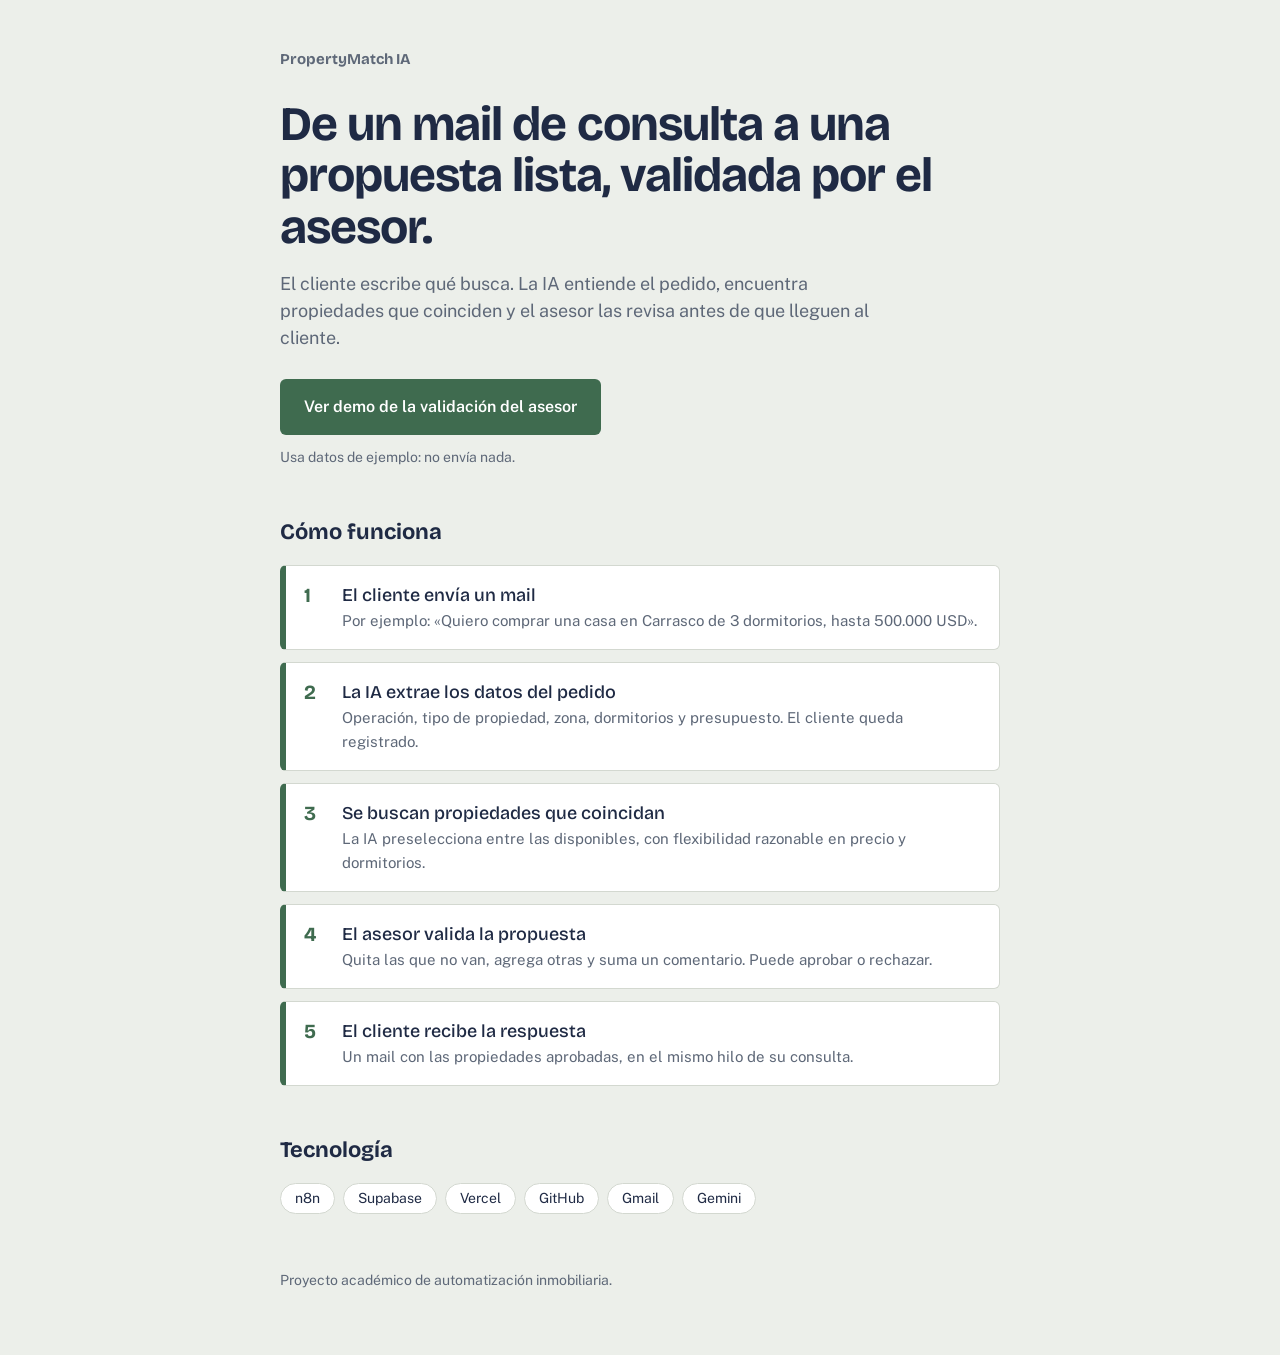
==== index.html @ 10f6a1a8 "Reemplaza el hola mundo por una portada de PropertyMatch IA Explica el flujo y enlaza al demo de val" ====
<!DOCTYPE html>
<html lang="es">
<head>
<meta charset="UTF-8">
<meta name="viewport" content="width=device-width, initial-scale=1">
<title>PropertyMatch IA</title>
<meta name="description" content="Bot de IA para inmobiliarias: lee el mail del cliente, encuentra propiedades que coinciden y un asesor las valida antes de enviarlas.">
<link rel="preconnect" href="https://fonts.googleapis.com">
<link rel="preconnect" href="https://fonts.gstatic.com" crossorigin>
<link href="https://fonts.googleapis.com/css2?family=Bricolage+Grotesque:opsz,wght@12..96,500;12..96,700&family=Public+Sans:wght@400;500;600&display=swap" rel="stylesheet">
<style>
  :root {
    --ink: #1F2A44; --muted: #5E6878; --paper: #FFFFFF; --ground: #ECEFEA; --line: #D3D8D0;
    --ok: #3F6B4F; --ok-soft: #E3EDE5;
    --display: "Bricolage Grotesque", "Segoe UI", system-ui, sans-serif;
    --body: "Public Sans", "Segoe UI", system-ui, sans-serif;
  }
  *, *::before, *::after { box-sizing: border-box; }
  html, body { margin: 0; }
  body { background: var(--ground); color: var(--ink); font-family: var(--body); font-size: 16px; line-height: 1.5; -webkit-font-smoothing: antialiased; }
  .wrap { max-width: 760px; margin: 0 auto; padding: 48px 20px 64px; }
  .brand { font-family: var(--display); font-weight: 700; font-size: 15px; color: var(--muted); margin: 0 0 28px; }
  h1 { font-family: var(--display); font-weight: 700; font-size: clamp(32px, 7vw, 48px); line-height: 1.08; letter-spacing: -0.02em; margin: 0 0 16px; }
  .lead { color: var(--muted); font-size: 18px; max-width: 56ch; margin: 0 0 28px; }
  .cta {
    display: inline-block; background: var(--ok); color: #fff; text-decoration: none;
    font-weight: 600; padding: 14px 22px; border-radius: 6px; border: 2px solid transparent;
  }
  .cta:hover { filter: brightness(1.08); }
  .cta:focus-visible { outline: 3px solid #7FA8E8; outline-offset: 2px; }
  .hint { font-size: 14px; color: var(--muted); margin: 12px 0 0; }

  h2 { font-family: var(--display); font-weight: 700; font-size: 22px; margin: 48px 0 16px; }
  .steps { list-style: none; margin: 0; padding: 0; display: grid; gap: 12px; counter-reset: paso; }
  .steps li {
    counter-increment: paso; position: relative;
    background: var(--paper); border: 1px solid var(--line); border-left: 6px solid var(--ok);
    border-radius: 6px; padding: 16px 20px 16px 56px;
  }
  .steps li::before {
    content: counter(paso); position: absolute; left: 18px; top: 14px;
    font-family: var(--display); font-weight: 700; font-size: 20px; color: var(--ok);
  }
  .steps strong { font-family: var(--display); font-weight: 500; font-size: 18px; display: block; }
  .steps span { color: var(--muted); font-size: 15px; }

  .stack { display: flex; flex-wrap: wrap; gap: 8px; margin: 0; padding: 0; list-style: none; }
  .stack li { background: var(--paper); border: 1px solid var(--line); border-radius: 999px; padding: 4px 14px; font-size: 14px; }
  footer { margin-top: 56px; font-size: 14px; color: var(--muted); }
</style>
</head>
<body>
<main class="wrap">
  <p class="brand">PropertyMatch IA</p>
  <h1>De un mail de consulta a una propuesta lista, validada por el asesor.</h1>
  <p class="lead">El cliente escribe qué busca. La IA entiende el pedido, encuentra propiedades que coinciden y el asesor las revisa antes de que lleguen al cliente.</p>
  <a class="cta" href="/validar.html?demo=1">Ver demo de la validación del asesor</a>
  <p class="hint">Usa datos de ejemplo: no envía nada.</p>

  <h2>Cómo funciona</h2>
  <ol class="steps">
    <li><strong>El cliente envía un mail</strong><span>Por ejemplo: «Quiero comprar una casa en Carrasco de 3 dormitorios, hasta 500.000 USD».</span></li>
    <li><strong>La IA extrae los datos del pedido</strong><span>Operación, tipo de propiedad, zona, dormitorios y presupuesto. El cliente queda registrado.</span></li>
    <li><strong>Se buscan propiedades que coincidan</strong><span>La IA preselecciona entre las disponibles, con flexibilidad razonable en precio y dormitorios.</span></li>
    <li><strong>El asesor valida la propuesta</strong><span>Quita las que no van, agrega otras y suma un comentario. Puede aprobar o rechazar.</span></li>
    <li><strong>El cliente recibe la respuesta</strong><span>Un mail con las propiedades aprobadas, en el mismo hilo de su consulta.</span></li>
  </ol>

  <h2>Tecnología</h2>
  <ul class="stack">
    <li>n8n</li><li>Supabase</li><li>Vercel</li><li>GitHub</li><li>Gmail</li><li>Gemini</li>
  </ul>

  <footer>Proyecto académico de automatización inmobiliaria.</footer>
</main>
</body>
</html>
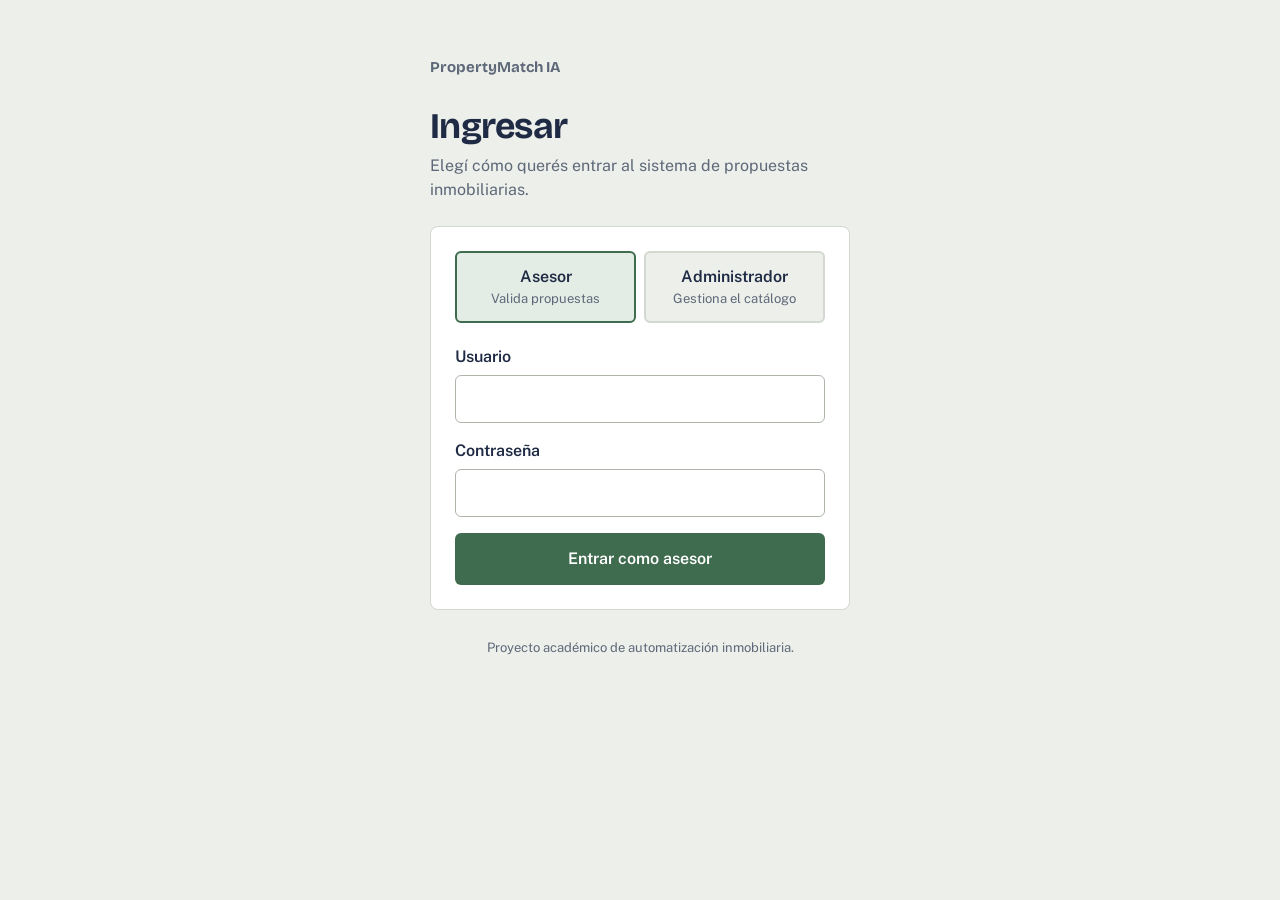
==== commit c4fa0ded: "Login con usuario y contrasena, panel de administrador y asignacion por cercania - index.html: pasa " ====
--- a/index.html
+++ b/index.html
@@ -3,75 +3,138 @@
 <head>
 <meta charset="UTF-8">
 <meta name="viewport" content="width=device-width, initial-scale=1">
-<title>PropertyMatch IA</title>
-<meta name="description" content="Bot de IA para inmobiliarias: lee el mail del cliente, encuentra propiedades que coinciden y un asesor las valida antes de enviarlas.">
+<title>Ingresar · PropertyMatch IA</title>
 <link rel="preconnect" href="https://fonts.googleapis.com">
 <link rel="preconnect" href="https://fonts.gstatic.com" crossorigin>
 <link href="https://fonts.googleapis.com/css2?family=Bricolage+Grotesque:opsz,wght@12..96,500;12..96,700&family=Public+Sans:wght@400;500;600&display=swap" rel="stylesheet">
+<link rel="stylesheet" href="pm.css">
 <style>
-  :root {
-    --ink: #1F2A44; --muted: #5E6878; --paper: #FFFFFF; --ground: #ECEFEA; --line: #D3D8D0;
-    --ok: #3F6B4F; --ok-soft: #E3EDE5;
-    --display: "Bricolage Grotesque", "Segoe UI", system-ui, sans-serif;
-    --body: "Public Sans", "Segoe UI", system-ui, sans-serif;
+  .wrap { max-width: 460px; margin: 0 auto; padding: 56px 20px 48px; }
+  h1 { font-weight: 700; font-size: clamp(28px, 7vw, 36px); line-height: 1.1; letter-spacing: -0.02em; margin: 0 0 8px; }
+  .lead { color: var(--muted); margin: 0 0 24px; }
+  .card { background: var(--paper); border: 1px solid var(--line); border-radius: 8px; padding: 24px; }
+
+  .roles { display: grid; grid-template-columns: 1fr 1fr; gap: 8px; margin: 0 0 22px; }
+  .roles input { position: absolute; opacity: 0; pointer-events: none; }
+  .roles label {
+    margin: 0; padding: 12px; text-align: center; cursor: pointer;
+    border: 2px solid var(--line); border-radius: 6px; background: var(--ground);
   }
-  *, *::before, *::after { box-sizing: border-box; }
-  html, body { margin: 0; }
-  body { background: var(--ground); color: var(--ink); font-family: var(--body); font-size: 16px; line-height: 1.5; -webkit-font-smoothing: antialiased; }
-  .wrap { max-width: 760px; margin: 0 auto; padding: 48px 20px 64px; }
-  .brand { font-family: var(--display); font-weight: 700; font-size: 15px; color: var(--muted); margin: 0 0 28px; }
-  h1 { font-family: var(--display); font-weight: 700; font-size: clamp(32px, 7vw, 48px); line-height: 1.08; letter-spacing: -0.02em; margin: 0 0 16px; }
-  .lead { color: var(--muted); font-size: 18px; max-width: 56ch; margin: 0 0 28px; }
-  .cta {
-    display: inline-block; background: var(--ok); color: #fff; text-decoration: none;
-    font-weight: 600; padding: 14px 22px; border-radius: 6px; border: 2px solid transparent;
-  }
-  .cta:hover { filter: brightness(1.08); }
-  .cta:focus-visible { outline: 3px solid #7FA8E8; outline-offset: 2px; }
-  .hint { font-size: 14px; color: var(--muted); margin: 12px 0 0; }
+  .roles label small { display: block; font-weight: 400; color: var(--muted); font-size: 13px; }
+  .roles input:checked + label { border-color: var(--ok); background: var(--ok-soft); }
+  .roles input:focus-visible + label { outline: 3px solid #7FA8E8; outline-offset: 2px; }
 
-  h2 { font-family: var(--display); font-weight: 700; font-size: 22px; margin: 48px 0 16px; }
-  .steps { list-style: none; margin: 0; padding: 0; display: grid; gap: 12px; counter-reset: paso; }
-  .steps li {
-    counter-increment: paso; position: relative;
-    background: var(--paper); border: 1px solid var(--line); border-left: 6px solid var(--ok);
-    border-radius: 6px; padding: 16px 20px 16px 56px;
-  }
-  .steps li::before {
-    content: counter(paso); position: absolute; left: 18px; top: 14px;
-    font-family: var(--display); font-weight: 700; font-size: 20px; color: var(--ok);
-  }
-  .steps strong { font-family: var(--display); font-weight: 500; font-size: 18px; display: block; }
-  .steps span { color: var(--muted); font-size: 15px; }
-
-  .stack { display: flex; flex-wrap: wrap; gap: 8px; margin: 0; padding: 0; list-style: none; }
-  .stack li { background: var(--paper); border: 1px solid var(--line); border-radius: 999px; padding: 4px 14px; font-size: 14px; }
-  footer { margin-top: 56px; font-size: 14px; color: var(--muted); }
+  .campo { margin: 0 0 16px; }
+  .hint { font-size: 13px; color: var(--muted); margin: 6px 0 0; }
+  .card .btn-ok { width: 100%; }
+  .sesion { margin: 0 0 20px; }
+  .sesion p { margin: 0 0 12px; }
+  .sesion .acciones { display: flex; gap: 10px; flex-wrap: wrap; }
+  footer { margin-top: 28px; font-size: 13px; color: var(--muted); text-align: center; }
 </style>
 </head>
 <body>
 <main class="wrap">
-  <p class="brand">PropertyMatch IA</p>
-  <h1>De un mail de consulta a una propuesta lista, validada por el asesor.</h1>
-  <p class="lead">El cliente escribe qué busca. La IA entiende el pedido, encuentra propiedades que coinciden y el asesor las revisa antes de que lleguen al cliente.</p>
-  <a class="cta" href="/validar.html?demo=1">Ver demo de la validación del asesor</a>
-  <p class="hint">Usa datos de ejemplo: no envía nada.</p>
+  <header class="topbar"><p class="brand">PropertyMatch IA</p></header>
+  <div id="demoNote" class="demo" hidden>
+    Modo demo: datos de ejemplo, no se toca la base real.<br>
+    Asesor: usuario <code>sofia.fernandez</code> · Administrador: usuario <code>propertymatchia</code><br>
+    Contraseña en ambos casos: <code>demo</code>
+  </div>
 
-  <h2>Cómo funciona</h2>
-  <ol class="steps">
-    <li><strong>El cliente envía un mail</strong><span>Por ejemplo: «Quiero comprar una casa en Carrasco de 3 dormitorios, hasta 500.000 USD».</span></li>
-    <li><strong>La IA extrae los datos del pedido</strong><span>Operación, tipo de propiedad, zona, dormitorios y presupuesto. El cliente queda registrado.</span></li>
-    <li><strong>Se buscan propiedades que coincidan</strong><span>La IA preselecciona entre las disponibles, con flexibilidad razonable en precio y dormitorios.</span></li>
-    <li><strong>El asesor valida la propuesta</strong><span>Quita las que no van, agrega otras y suma un comentario. Puede aprobar o rechazar.</span></li>
-    <li><strong>El cliente recibe la respuesta</strong><span>Un mail con las propiedades aprobadas, en el mismo hilo de su consulta.</span></li>
-  </ol>
+  <h1>Ingresar</h1>
+  <p class="lead">Elegí cómo querés entrar al sistema de propuestas inmobiliarias.</p>
 
-  <h2>Tecnología</h2>
-  <ul class="stack">
-    <li>n8n</li><li>Supabase</li><li>Vercel</li><li>GitHub</li><li>Gmail</li><li>Gemini</li>
-  </ul>
+  <section class="card">
+    <div id="sesion" class="sesion" hidden>
+      <p>Ya ingresaste como <strong id="sesionNombre"></strong>.</p>
+      <div class="acciones">
+        <a id="sesionIr" class="btn btn-ok" href="#">Continuar</a>
+        <button id="sesionSalir" class="btn btn-line" type="button">Cerrar sesión</button>
+      </div>
+    </div>
+
+    <div id="formularios">
+      <div class="roles" role="radiogroup" aria-label="Tipo de acceso">
+        <input type="radio" name="rol" id="rolAsesor" value="asesor" checked>
+        <label for="rolAsesor">Asesor<small>Valida propuestas</small></label>
+        <input type="radio" name="rol" id="rolAdmin" value="administrador">
+        <label for="rolAdmin">Administrador<small>Gestiona el catálogo</small></label>
+      </div>
+
+      <form id="formLogin" novalidate>
+        <div class="campo">
+          <label for="usuario">Usuario</label>
+          <input type="text" id="usuario" autocomplete="username" autocapitalize="none" spellcheck="false" required>
+        </div>
+        <div class="campo">
+          <label for="clave">Contraseña</label>
+          <input type="password" id="clave" autocomplete="current-password" required>
+        </div>
+        <button type="submit" class="btn btn-ok" id="btnEntrar">Entrar como asesor</button>
+      </form>
+
+      <p id="error" class="msg err" role="alert" hidden></p>
+    </div>
+  </section>
 
   <footer>Proyecto académico de automatización inmobiliaria.</footer>
 </main>
+
+<script src="auth.js"></script>
+<script>
+const $ = id => document.getElementById(id);
+const params = new URLSearchParams(location.search);
+const demo = params.get("demo") === "1";
+const next = PM.destinoSeguro(params.get("next"));
+
+if (demo) $("demoNote").hidden = false;
+
+/* Si ya hay una sesión abierta, ofrece continuar o cerrarla. */
+const actual = PM.get();
+if (actual) {
+  $("formularios").hidden = true;
+  $("sesion").hidden = false;
+  $("sesionNombre").textContent = `${actual.nombre} (${actual.rol})`;
+  $("sesionIr").href = next && actual.rol === "asesor" ? next : PM.home(actual.rol);
+  $("sesionSalir").addEventListener("click", () => { PM.clear(); location.reload(); });
+}
+
+/* Cambio de rol */
+const rolElegido = () => ($("rolAdmin").checked ? "administrador" : "asesor");
+function mostrarRol() {
+  $("btnEntrar").textContent = rolElegido() === "administrador" ? "Entrar como administrador" : "Entrar como asesor";
+  $("error").hidden = true;
+  $("usuario").focus();
+}
+$("rolAsesor").addEventListener("change", mostrarRol);
+$("rolAdmin").addEventListener("change", mostrarRol);
+
+function error(texto) {
+  $("error").textContent = texto;
+  $("error").hidden = false;
+}
+
+$("formLogin").addEventListener("submit", async e => {
+  e.preventDefault();
+  const rol = rolElegido();
+  const usuario = $("usuario").value.trim();
+  const password = $("clave").value;
+  if (!usuario || !password) return error("Ingresá usuario y contraseña.");
+  const boton = $("btnEntrar");
+  boton.disabled = true;
+  $("error").hidden = true;
+  const r = await PM.api("login", { usuario, password, rol }, { demo });
+  boton.disabled = false;
+  if (!r.ok) { $("clave").value = ""; return error(r.error || "No se pudo ingresar."); }
+  if (rol === "administrador") {
+    PM.set({ rol, nombre: r.nombre || "Administrador", token: r.token, exp: r.exp, demo });
+    location.replace(PM.home(rol));
+  } else {
+    PM.set({ rol, nombre: r.asesor.nombre, asesor_id: r.asesor.id, zona: r.asesor.zona, usuario: r.asesor.usuario, exp: r.exp, demo });
+    location.replace(next || PM.home(rol));
+  }
+});
+</script>
 </body>
 </html>
--- a/pm.css
+++ b/pm.css
@@ -0,0 +1,44 @@
+/* Estilos compartidos de index.html (login) y admin.html */
+:root {
+  --ink: #1F2A44; --muted: #5E6878; --paper: #FFFFFF; --ground: #ECEFEA; --line: #D3D8D0;
+  --ok: #3F6B4F; --ok-soft: #E3EDE5; --no: #9A3B32; --no-soft: #F5E4E1; --warn-soft: #FFF4D6;
+  --display: "Bricolage Grotesque", "Segoe UI", system-ui, sans-serif;
+  --body: "Public Sans", "Segoe UI", system-ui, sans-serif;
+}
+*, *::before, *::after { box-sizing: border-box; }
+html, body { margin: 0; }
+body { background: var(--ground); color: var(--ink); font-family: var(--body); font-size: 16px; line-height: 1.5; -webkit-font-smoothing: antialiased; }
+[hidden] { display: none !important; }
+h1, h2, h3 { font-family: var(--display); margin: 0; }
+a { color: var(--ink); }
+
+.topbar { display: flex; justify-content: space-between; align-items: center; gap: 12px; flex-wrap: wrap; margin: 0 0 28px; }
+.brand { font-family: var(--display); font-weight: 700; font-size: 15px; color: var(--muted); margin: 0; }
+.who { font-size: 14px; color: var(--muted); display: flex; gap: 12px; align-items: center; }
+
+button, .btn {
+  font: inherit; font-weight: 600; border-radius: 6px; padding: 12px 18px; cursor: pointer;
+  border: 2px solid transparent; background: var(--paper); color: var(--ink);
+}
+.btn-ok { background: var(--ok); color: #fff; }
+.btn-line { border-color: var(--line); }
+.btn-no { color: var(--no); border-color: var(--no); background: var(--paper); }
+.btn-sm { padding: 6px 10px; font-size: 14px; }
+.link-btn { background: none; border: 0; padding: 0; text-decoration: underline; font-size: 14px; }
+button:disabled { opacity: .45; cursor: not-allowed; }
+button:focus-visible, input:focus-visible, select:focus-visible, textarea:focus-visible, a:focus-visible {
+  outline: 3px solid #7FA8E8; outline-offset: 2px;
+}
+
+label { display: block; font-weight: 600; margin: 0 0 6px; }
+input[type=text], input[type=email], input[type=password], input[type=number], input[type=url], select, textarea {
+  width: 100%; font: inherit; color: var(--ink); background: var(--paper);
+  border: 1px solid #AEB6AC; border-radius: 6px; padding: 11px 12px;
+}
+textarea { min-height: 84px; resize: vertical; }
+
+.msg { border-radius: 6px; padding: 10px 12px; font-size: 14px; margin: 14px 0 0; }
+.msg.err { background: var(--no-soft); border: 1px solid var(--no); color: var(--no); }
+.msg.ok { background: var(--ok-soft); border: 1px solid var(--ok); color: var(--ok); }
+.demo { font-size: 13px; background: var(--warn-soft); border: 1px solid #E8D28A; border-radius: 6px; padding: 8px 12px; margin: 0 0 20px; }
+@media (prefers-reduced-motion: reduce) { * { transition: none !important; } }
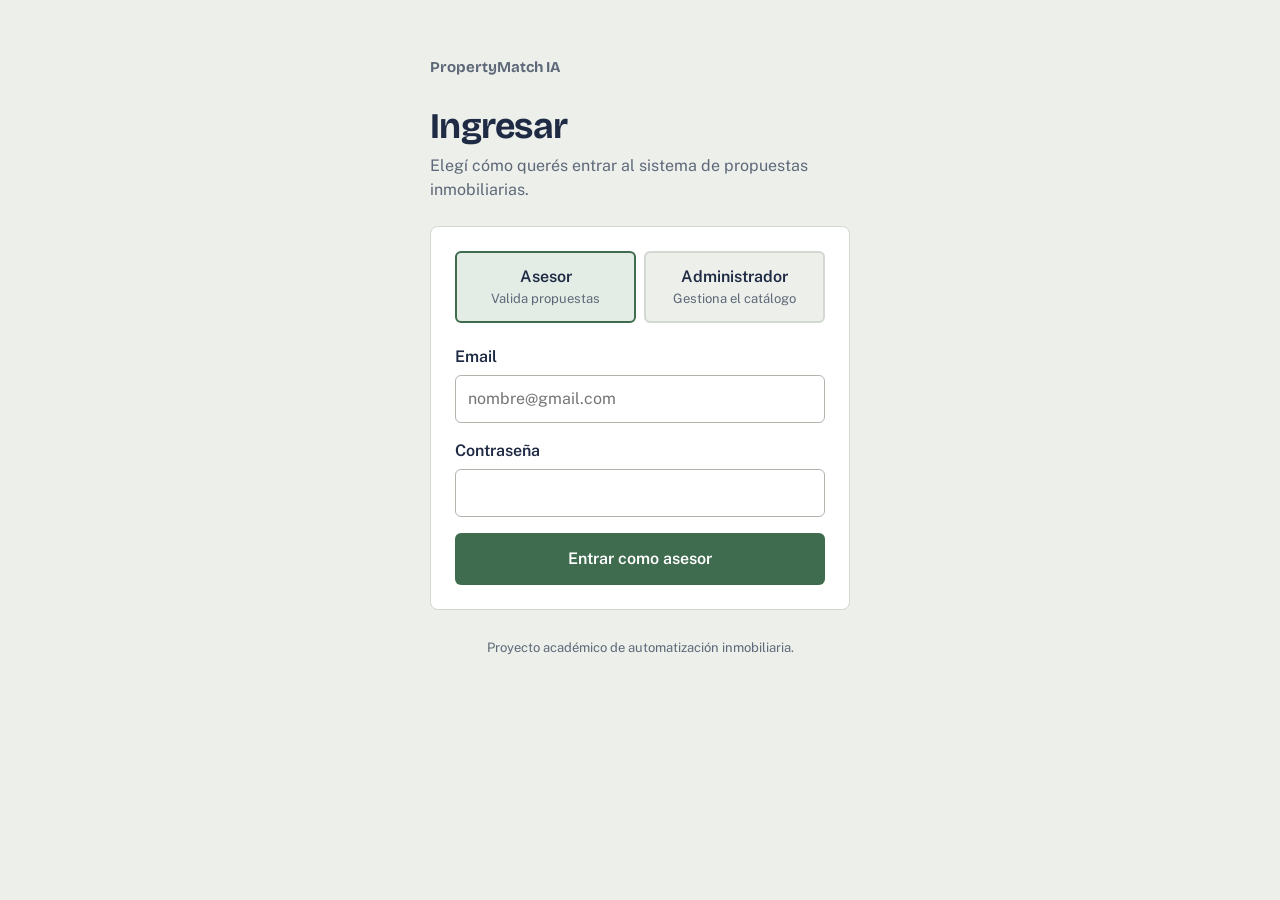
==== commit 78ec9168: "Login de asesores con email y contrasena; asesores = integrantes del grupo - api/admin.js: el asesor" ====
--- a/index.html
+++ b/index.html
@@ -38,7 +38,7 @@
   <header class="topbar"><p class="brand">PropertyMatch IA</p></header>
   <div id="demoNote" class="demo" hidden>
     Modo demo: datos de ejemplo, no se toca la base real.<br>
-    Asesor: usuario <code>sofia.fernandez</code> · Administrador: usuario <code>propertymatchia</code><br>
+    Asesor: <code>sofia.fernandez@elartefacto.com</code> · Administrador: usuario <code>propertymatchia</code><br>
     Contraseña en ambos casos: <code>demo</code>
   </div>
 
@@ -64,8 +64,8 @@
 
       <form id="formLogin" novalidate>
         <div class="campo">
-          <label for="usuario">Usuario</label>
-          <input type="text" id="usuario" autocomplete="username" autocapitalize="none" spellcheck="false" required>
+          <label for="usuario" id="lblUsuario">Email</label>
+          <input type="text" id="usuario" autocomplete="username" autocapitalize="none" spellcheck="false" inputmode="email" placeholder="nombre@gmail.com" required>
         </div>
         <div class="campo">
           <label for="clave">Contraseña</label>
@@ -103,7 +103,11 @@
 /* Cambio de rol */
 const rolElegido = () => ($("rolAdmin").checked ? "administrador" : "asesor");
 function mostrarRol() {
-  $("btnEntrar").textContent = rolElegido() === "administrador" ? "Entrar como administrador" : "Entrar como asesor";
+  const admin = rolElegido() === "administrador";
+  $("btnEntrar").textContent = admin ? "Entrar como administrador" : "Entrar como asesor";
+  $("lblUsuario").textContent = admin ? "Usuario" : "Email";
+  $("usuario").placeholder = admin ? "" : "nombre@gmail.com";
+  $("usuario").inputMode = admin ? "text" : "email";
   $("error").hidden = true;
   $("usuario").focus();
 }
@@ -120,7 +124,7 @@
   const rol = rolElegido();
   const usuario = $("usuario").value.trim();
   const password = $("clave").value;
-  if (!usuario || !password) return error("Ingresá usuario y contraseña.");
+  if (!usuario || !password) return error(rol === "administrador" ? "Ingresá usuario y contraseña." : "Ingresá tu email y tu contraseña.");
   const boton = $("btnEntrar");
   boton.disabled = true;
   $("error").hidden = true;
